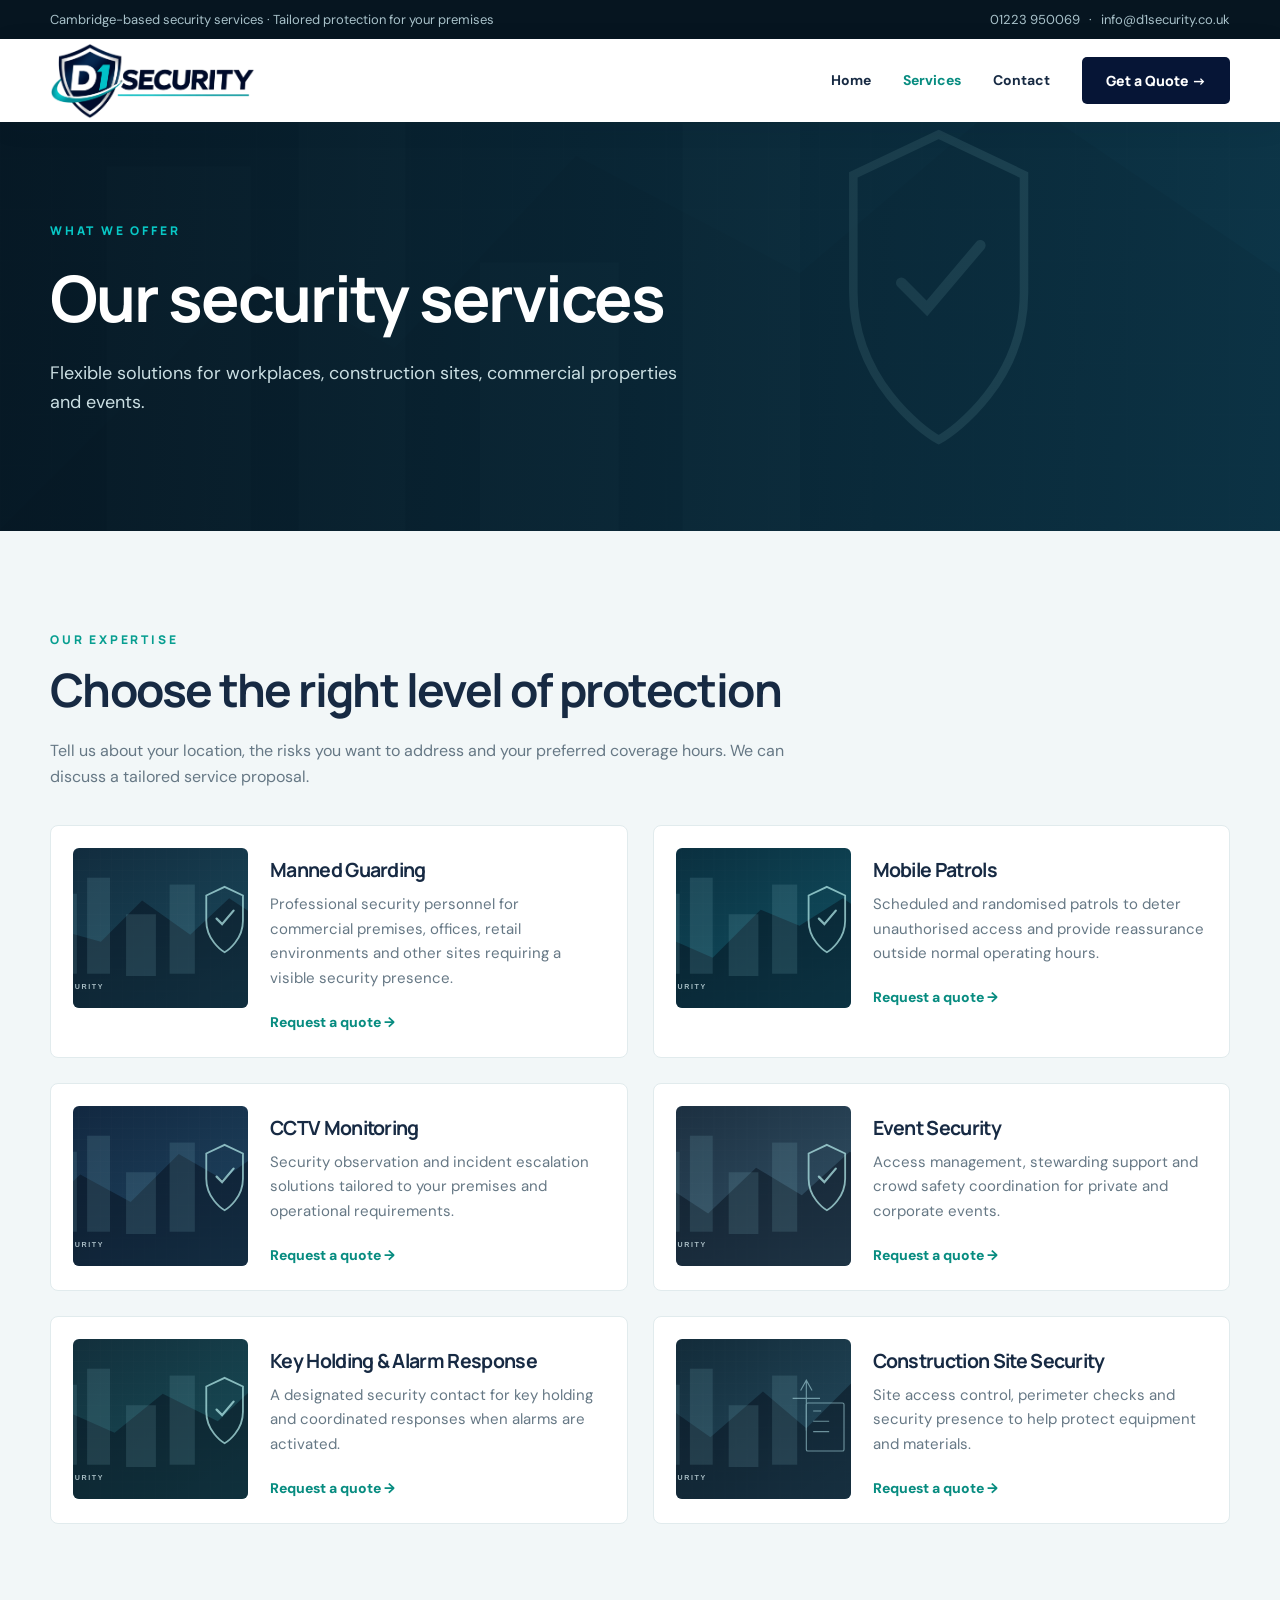
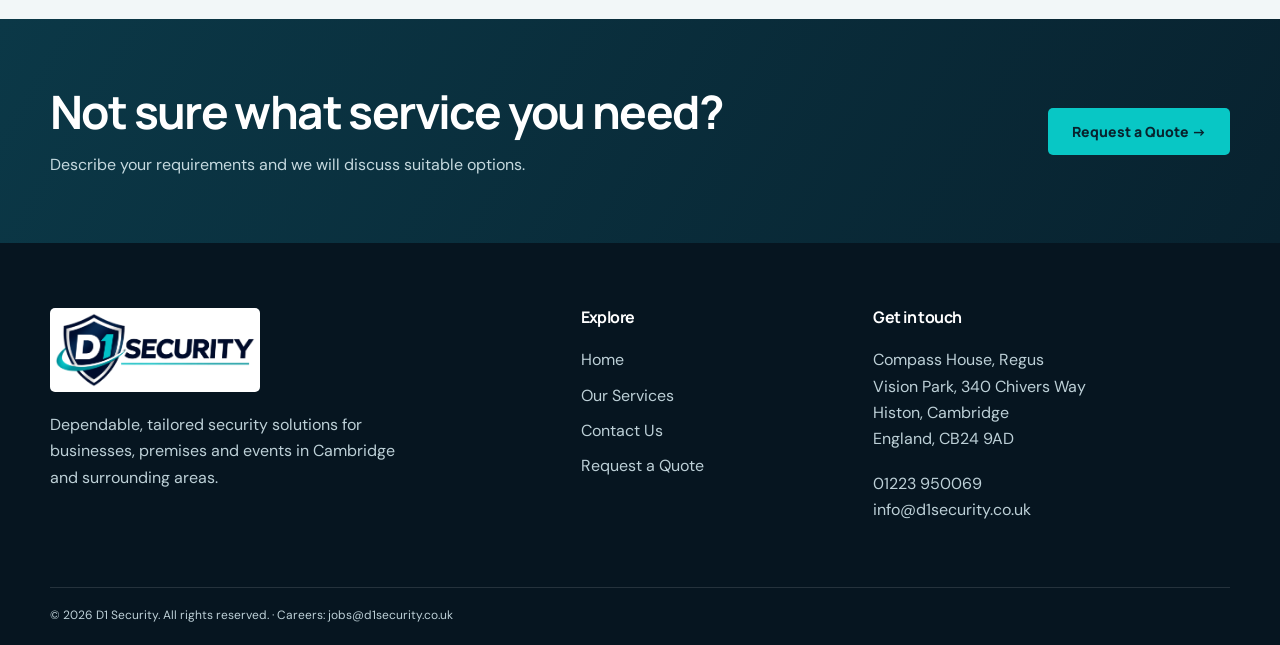
==== services/index.html @ 739dc6af "Add files via upload" ====
<!doctype html><html lang="en"><head><meta charset="utf-8"><meta name="viewport" content="width=device-width,initial-scale=1"><meta name="description" content="Explore D1 Security services: manned guarding, mobile patrols, CCTV monitoring, event security, key holding and construction site security."><meta name="theme-color" content="#071d2c"><link rel="icon" type="image/svg+xml" href="/images/favicon.svg"><link rel="stylesheet" href="/assets/css/style.css"><title>Security Services | D1 Security</title></head><body><div class="topbar"><div class="wrap"><span>Cambridge-based security services · Tailored protection for your premises</span><span><a href="tel:01223950069">01223 950069</a> &nbsp; · &nbsp; <a href="mailto:info@d1security.co.uk">info@d1security.co.uk</a></span></div></div><header><div class="wrap nav"><a class="brand" href="/" aria-label="D1 Security home"><img class="brand-logo" src="/images/d1-security-logo.png" alt="D1 Security"></a><button class="menu" aria-label="Toggle navigation" aria-expanded="false">☰</button><nav class="links"><a href="/" data-nav="home">Home</a><a href="/services" data-nav="services" class="active">Services</a><a href="/contact" data-nav="contact">Contact</a><a class="btn dark" href="/contact#quote">Get a Quote →</a></nav></div></header><main><section class="page-hero"><div class="wrap"><span class="eyebrow">What we offer</span><h1>Our security services</h1><p>Flexible solutions for workplaces, construction sites, commercial properties and events.</p></div></section><section class="soft"><div class="wrap"><div class="section-head"><span class="eyebrow">Our expertise</span><h2>Choose the right level of protection</h2><p>Tell us about your location, the risks you want to address and your preferred coverage hours. We can discuss a tailored service proposal.</p></div><div class="service-list"><article class="service-item"><img src="/images/manned-guarding.svg" alt="Manned Guarding illustration" loading="lazy"><div><h3>Manned Guarding</h3><p>Professional security personnel for commercial premises, offices, retail environments and other sites requiring a visible security presence.</p><a class="arrow" href="/contact#quote">Request a quote →</a></div></article><article class="service-item"><img src="/images/mobile-patrols.svg" alt="Mobile Patrols illustration" loading="lazy"><div><h3>Mobile Patrols</h3><p>Scheduled and randomised patrols to deter unauthorised access and provide reassurance outside normal operating hours.</p><a class="arrow" href="/contact#quote">Request a quote →</a></div></article><article class="service-item"><img src="/images/cctv.svg" alt="CCTV Monitoring illustration" loading="lazy"><div><h3>CCTV Monitoring</h3><p>Security observation and incident escalation solutions tailored to your premises and operational requirements.</p><a class="arrow" href="/contact#quote">Request a quote →</a></div></article><article class="service-item"><img src="/images/event-security.svg" alt="Event Security illustration" loading="lazy"><div><h3>Event Security</h3><p>Access management, stewarding support and crowd safety coordination for private and corporate events.</p><a class="arrow" href="/contact#quote">Request a quote →</a></div></article><article class="service-item"><img src="/images/keyholding.svg" alt="Key Holding & Alarm Response illustration" loading="lazy"><div><h3>Key Holding & Alarm Response</h3><p>A designated security contact for key holding and coordinated responses when alarms are activated.</p><a class="arrow" href="/contact#quote">Request a quote →</a></div></article><article class="service-item"><img src="/images/construction.svg" alt="Construction Site Security illustration" loading="lazy"><div><h3>Construction Site Security</h3><p>Site access control, perimeter checks and security presence to help protect equipment and materials.</p><a class="arrow" href="/contact#quote">Request a quote →</a></div></article></div></div></section><div class="cta"><div class="wrap"><div><h2>Not sure what service you need?</h2><p>Describe your requirements and we will discuss suitable options.</p></div><a class="btn" href="/contact#quote">Request a Quote →</a></div></div></main><footer><div class="wrap"><div class="footer-grid"><div><a class="brand" href="/" aria-label="D1 Security home"><img class="brand-logo" src="/images/d1-security-logo.png" alt="D1 Security"></a><p style="margin-top:20px;max-width:360px">Dependable, tailored security solutions for businesses, premises and events in Cambridge and surrounding areas.</p></div><div><h4>Explore</h4><div class="footer-links"><a href="/">Home</a><a href="/services">Our Services</a><a href="/contact">Contact Us</a><a href="/contact#quote">Request a Quote</a></div></div><div><h4>Get in touch</h4><p>Compass House, Regus<br>Vision Park, 340 Chivers Way<br>Histon, Cambridge<br>England, CB24 9AD</p><p><a href="tel:01223950069">01223 950069</a><br><a href="mailto:info@d1security.co.uk">info@d1security.co.uk</a></p></div></div><div class="bottom">© <span id="year"></span> D1 Security. All rights reserved. · <a href="mailto:jobs@d1security.co.uk">Careers: jobs@d1security.co.uk</a></div></div></footer><script src="/assets/js/main.js"></script><script>document.getElementById('year').textContent=new Date().getFullYear()</script></body></html>
---- assets/css/style.css ----
@import url('https://fonts.googleapis.com/css2?family=DM+Sans:wght@400;500;600;700&family=Manrope:wght@400;500;600;700;800&display=swap');
:root{--navy:#061536;--deep:#030d25;--mint:#08c7c5;--white:#fff;--text:#172a43;--muted:#667885;--light:#f2f7f8}*{box-sizing:border-box}html{scroll-behavior:smooth}body{margin:0;font-family:'DM Sans',Arial,sans-serif;color:var(--text);line-height:1.65}h1,h2,h3,h4{font-family:Manrope,Arial,sans-serif;line-height:1.2;letter-spacing:-.035em}h1{font-size:clamp(2.8rem,5.8vw,5.7rem);margin:16px 0 22px}h2{font-size:clamp(2rem,3.6vw,3.2rem);margin:10px 0 20px}h3{font-size:1.22rem;margin:10px 0}p{margin:0 0 18px}a{color:inherit;text-decoration:none}img{display:block;max-width:100%}.wrap{width:min(1180px,calc(100% - 48px));margin:auto}.topbar{background:#061520;color:#a9c2ca;font-size:13px}.topbar .wrap{display:flex;justify-content:space-between;gap:15px;padding:9px 0}.topbar a:hover{color:var(--mint)}header{background:#fff;position:sticky;top:0;z-index:20;box-shadow:0 5px 25px #071d2c12}.nav{height:83px;display:flex;align-items:center;justify-content:space-between;gap:20px}.brand{font:800 25px Manrope;color:var(--navy);letter-spacing:-1px;display:flex;align-items:center;gap:10px}.brand-mark{width:40px;height:40px;border:3px solid var(--mint);background:var(--navy);color:#fff;display:grid;place-items:center;clip-path:polygon(50% 0,100% 19%,100% 70%,50% 100%,0 70%,0 19%);font-size:15px}.brand em{font-style:normal;color:#179b8c}.links{display:flex;align-items:center;gap:32px;font-weight:700;font-size:14px}.links a:hover,.links a.active{color:#078c80}.btn{display:inline-flex;justify-content:center;align-items:center;padding:14px 24px;background:var(--mint);color:#08232d;border:0;border-radius:5px;font:800 14px Manrope;cursor:pointer;transition:.2s}.btn:hover{transform:translateY(-2px);background:#7debd9}.btn.dark{background:var(--navy);color:white}.btn.outline{background:transparent;border:1px solid #ffffff80;color:white}.btn.outline:hover{background:#ffffff20}.menu{display:none;background:none;border:0;font-size:27px}.hero{position:relative;min-height:650px;background:linear-gradient(90deg,#061824 0%,#061824eb 45%,#06182455 100%),url('../../images/hero.svg') center/cover;color:#fff;display:flex;align-items:center}.hero .wrap{padding:95px 0}.hero-content{max-width:770px}.eyebrow{font:800 12px Manrope;letter-spacing:2.8px;text-transform:uppercase;color:#079e90}.hero .eyebrow,.dark-section .eyebrow,.page-hero .eyebrow{color:var(--mint)}.hero p{max-width:630px;color:#c5d6dd;font-size:18px}.actions{display:flex;gap:12px;flex-wrap:wrap;margin-top:30px}.trust-strip{background:var(--navy);color:#d5e8eb}.trust-grid{display:grid;grid-template-columns:repeat(4,1fr);gap:20px;padding:24px 0}.trust-grid div{border-right:1px solid #ffffff30;padding:6px 20px;font-weight:700;font-size:14px}.trust-grid div:first-child{padding-left:0}.trust-grid div:last-child{border:0}.trust-grid span{color:var(--mint);margin-right:9px}section{padding:95px 0}.section-head{max-width:750px;margin-bottom:35px}.section-head p{color:var(--muted)}.grid{display:grid;grid-template-columns:repeat(3,1fr);gap:24px}.card{background:white;border:1px solid #e2ebee;border-radius:9px;overflow:hidden;box-shadow:0 10px 28px #081c2c08;transition:.2s}.card:hover{transform:translateY(-5px);box-shadow:0 15px 35px #081c2c18}.card img{width:100%;height:205px;object-fit:cover}.card-body{padding:24px}.card p{font-size:15px;color:var(--muted)}.arrow{font-size:14px;color:#078c80;font-weight:800}.soft{background:var(--light)}.split{display:grid;grid-template-columns:1fr 1fr;gap:65px;align-items:center}.split img{border-radius:10px;width:100%;min-height:400px;object-fit:cover}.checks{list-style:none;padding:0;margin:22px 0}.checks li{margin:11px 0}.checks li:before{content:'✓';color:#008d80;font-weight:900;margin-right:12px}.dark-section{background:var(--navy);color:white}.dark-section p{color:#b6cbd1}.cta{background:linear-gradient(120deg,#0b3847,#08222f);color:white;padding:65px 0}.cta .wrap{display:flex;justify-content:space-between;align-items:center;gap:30px}.cta h2{margin:0 0 12px}.cta p{margin:0;color:#c5d9df}.page-hero{background:linear-gradient(90deg,#061824ed,#0c3547d8),url('../../images/hero.svg') center/cover;color:white;padding:95px 0}.page-hero h1{font-size:clamp(2.7rem,5vw,4.5rem)}.page-hero p{max-width:660px;color:#cbdfe3;font-size:18px}.service-list{display:grid;grid-template-columns:repeat(2,1fr);gap:25px}.service-item{display:flex;gap:22px;background:#fff;border:1px solid #e1ebed;border-radius:8px;padding:22px}.service-item img{width:175px;height:160px;object-fit:cover;border-radius:6px}.service-item p{color:var(--muted);font-size:15px}.contact-layout{display:grid;grid-template-columns:1.1fr .9fr;gap:55px}.form-panel{background:#fff;padding:38px;border-radius:10px;box-shadow:0 15px 50px #091e2d10}.form-grid{display:grid;grid-template-columns:1fr 1fr;gap:17px}.field{margin-bottom:17px}label{display:block;font-weight:700;font-size:13px;margin-bottom:7px}input,select,textarea{width:100%;padding:13px 14px;border:1px solid #cfdde1;border-radius:5px;font:inherit;background:white;color:var(--navy)}input:focus,select:focus,textarea:focus{outline:2px solid #51d8c4;border-color:#51d8c4}textarea{resize:vertical;min-height:145px}.notice{font-size:12px;color:var(--muted)}.info-box{background:var(--navy);color:white;padding:35px;border-radius:9px;margin-bottom:20px}.info-box p{color:#b9d0d6}.info-box a{color:#74e6d5}.info-row{margin:23px 0}.info-row strong{display:block;color:#fff}.job-box{background:#e8f7f4;border-left:4px solid #1db49f;padding:25px;border-radius:5px}.job-box a{font-weight:800;color:#087f73}footer{background:#061520;color:#bdd0d7;padding:65px 0 20px}footer .footer-grid{display:grid;grid-template-columns:2fr 1fr 1.5fr;gap:55px}footer .brand{color:white}footer h4{color:white;margin:0 0 20px}footer a:hover{color:var(--mint)}footer .footer-links a{display:block;margin:9px 0}.bottom{border-top:1px solid #ffffff20;margin-top:45px;padding-top:18px;font-size:12px}.status{font-size:14px;margin:12px 0;color:#126e64}@media(max-width:900px){.grid{grid-template-columns:repeat(2,1fr)}.split,.contact-layout{grid-template-columns:1fr}.service-list{grid-template-columns:1fr}.trust-grid{grid-template-columns:repeat(2,1fr)}.trust-grid div:nth-child(2){border:0}}@media(max-width:650px){.wrap{width:min(100% - 32px,1180px)}.topbar .wrap{flex-direction:column;gap:0}.nav{height:70px}.menu{display:block}.links{display:none;position:absolute;top:70px;left:0;right:0;background:#fff;padding:22px;flex-direction:column;align-items:stretch;gap:15px;box-shadow:0 10px 15px #0002}.links.open{display:flex}.hero{min-height:600px}.hero .wrap{padding:75px 0}.hero p{font-size:16px}section{padding:65px 0}.grid,.form-grid{grid-template-columns:1fr}.trust-grid{gap:4px}.trust-grid div{padding:10px;font-size:12px}.service-item{display:block}.service-item img{width:100%;height:180px;margin-bottom:18px}.cta .wrap{display:block}.cta .btn{margin-top:22px}footer .footer-grid{grid-template-columns:1fr;gap:28px}.form-panel{padding:23px}}

/* D1 Security logo: consistent navy and turquoise identity */
.brand-logo{display:block;width:205px;max-width:100%;height:auto;object-fit:contain}.brand{flex-shrink:0}footer .brand-logo{background:#fff;border-radius:5px;padding:5px;width:210px}@media(max-width:600px){.brand-logo{width:170px}}
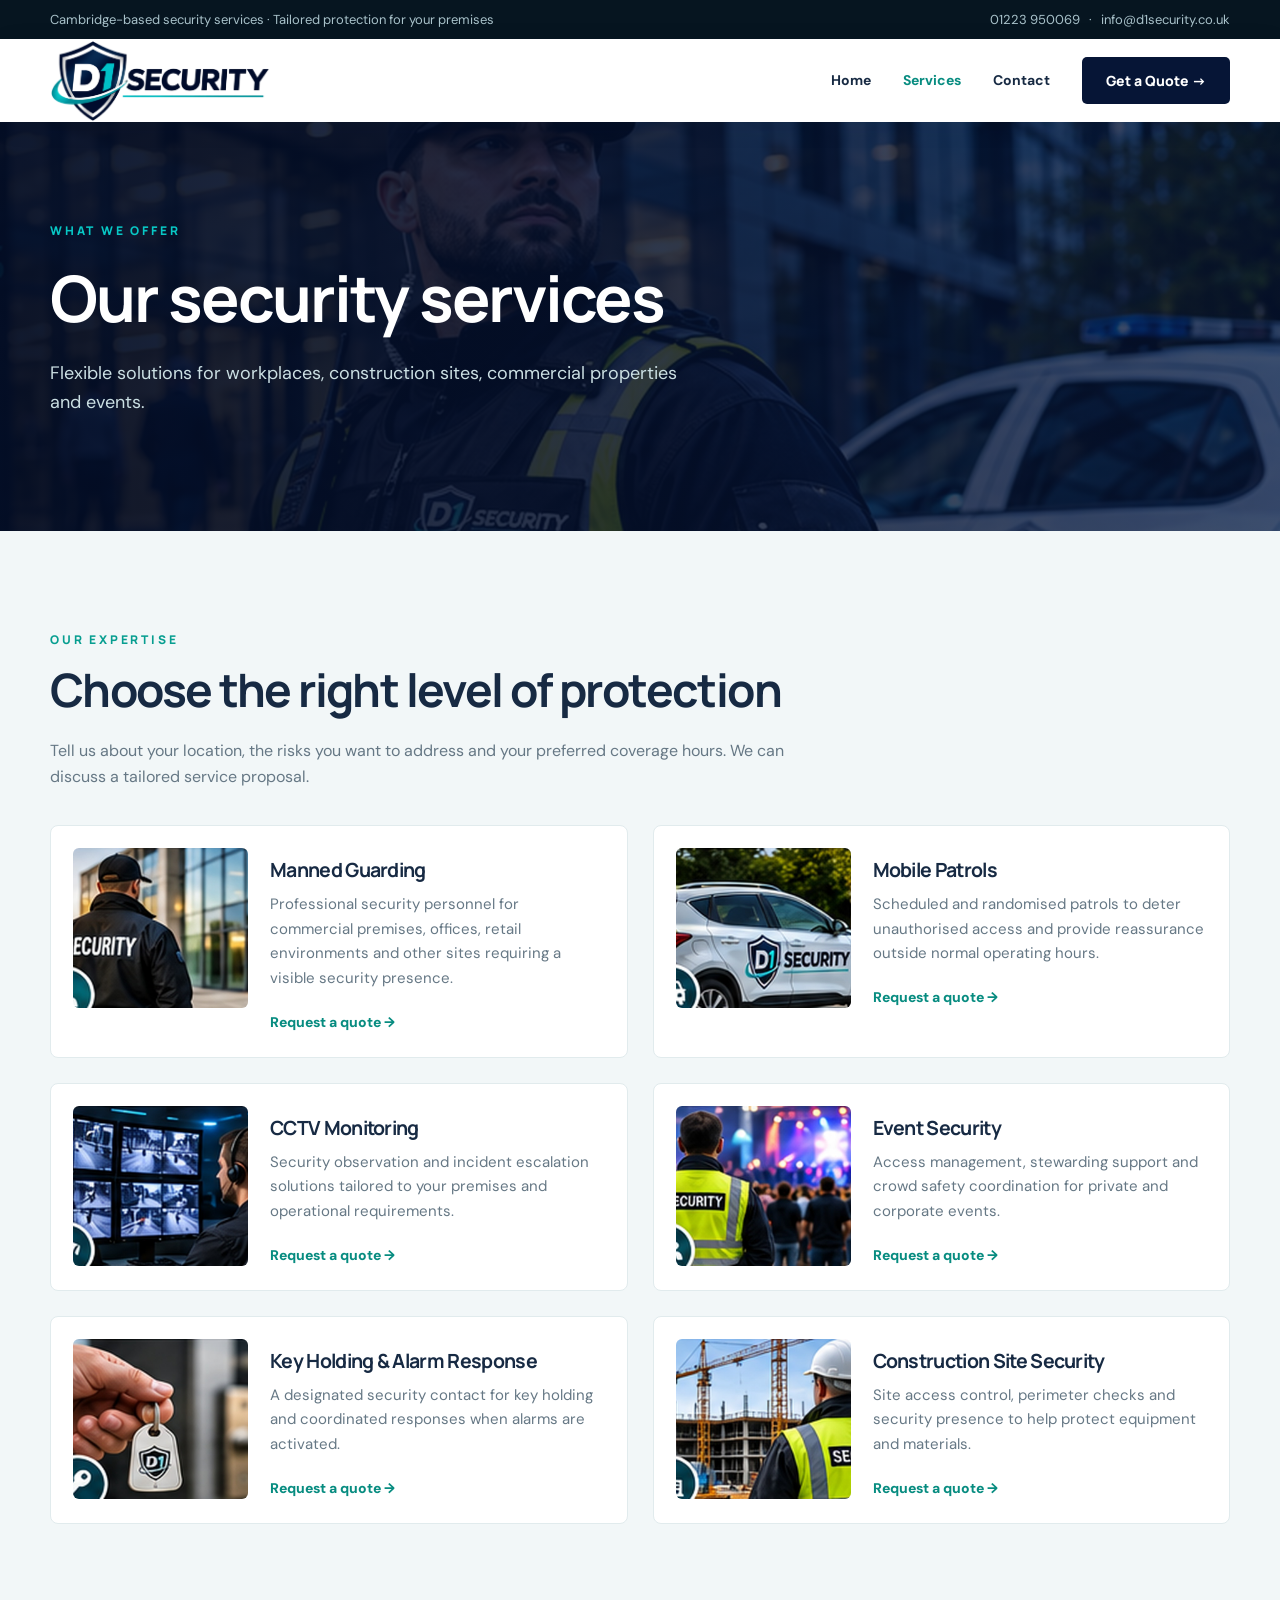
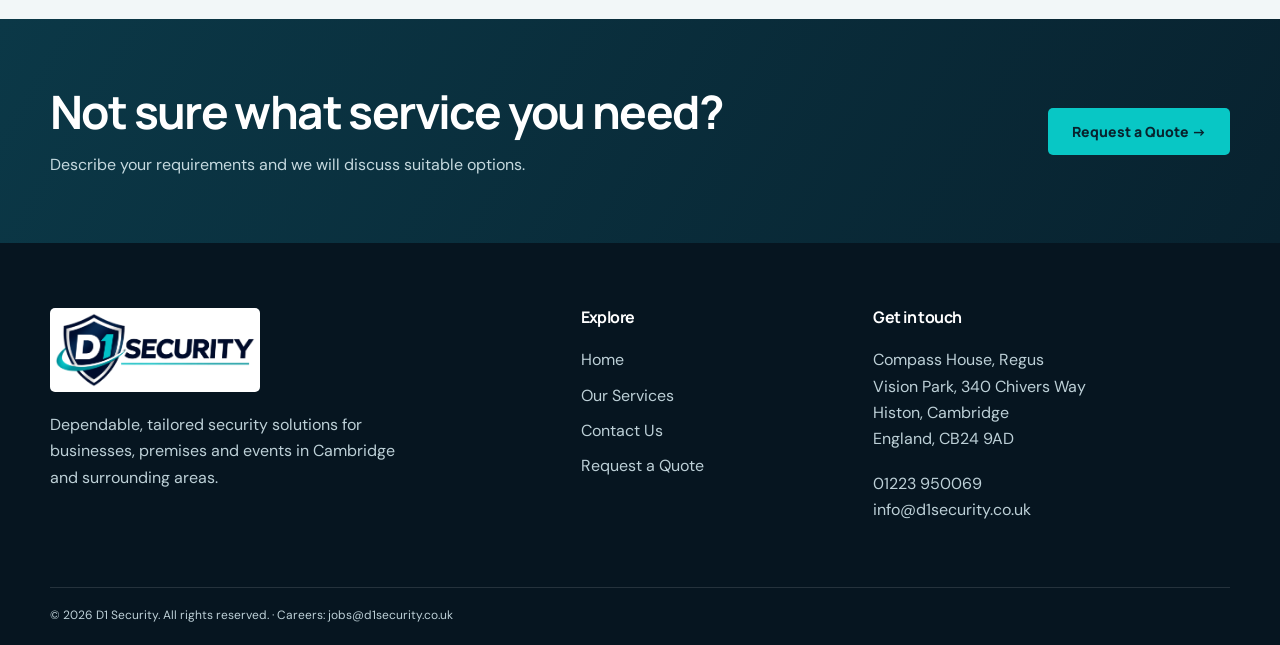
==== commit 84366a66: "Add files via upload" ====
--- a/services/index.html
+++ b/services/index.html
@@ -1 +1 @@
-<!doctype html><html lang="en"><head><meta charset="utf-8"><meta name="viewport" content="width=device-width,initial-scale=1"><meta name="description" content="Explore D1 Security services: manned guarding, mobile patrols, CCTV monitoring, event security, key holding and construction site security."><meta name="theme-color" content="#071d2c"><link rel="icon" type="image/svg+xml" href="/images/favicon.svg"><link rel="stylesheet" href="/assets/css/style.css"><title>Security Services | D1 Security</title></head><body><div class="topbar"><div class="wrap"><span>Cambridge-based security services · Tailored protection for your premises</span><span><a href="tel:01223950069">01223 950069</a> &nbsp; · &nbsp; <a href="mailto:info@d1security.co.uk">info@d1security.co.uk</a></span></div></div><header><div class="wrap nav"><a class="brand" href="/" aria-label="D1 Security home"><img class="brand-logo" src="/images/d1-security-logo.png" alt="D1 Security"></a><button class="menu" aria-label="Toggle navigation" aria-expanded="false">☰</button><nav class="links"><a href="/" data-nav="home">Home</a><a href="/services" data-nav="services" class="active">Services</a><a href="/contact" data-nav="contact">Contact</a><a class="btn dark" href="/contact#quote">Get a Quote →</a></nav></div></header><main><section class="page-hero"><div class="wrap"><span class="eyebrow">What we offer</span><h1>Our security services</h1><p>Flexible solutions for workplaces, construction sites, commercial properties and events.</p></div></section><section class="soft"><div class="wrap"><div class="section-head"><span class="eyebrow">Our expertise</span><h2>Choose the right level of protection</h2><p>Tell us about your location, the risks you want to address and your preferred coverage hours. We can discuss a tailored service proposal.</p></div><div class="service-list"><article class="service-item"><img src="/images/manned-guarding.svg" alt="Manned Guarding illustration" loading="lazy"><div><h3>Manned Guarding</h3><p>Professional security personnel for commercial premises, offices, retail environments and other sites requiring a visible security presence.</p><a class="arrow" href="/contact#quote">Request a quote →</a></div></article><article class="service-item"><img src="/images/mobile-patrols.svg" alt="Mobile Patrols illustration" loading="lazy"><div><h3>Mobile Patrols</h3><p>Scheduled and randomised patrols to deter unauthorised access and provide reassurance outside normal operating hours.</p><a class="arrow" href="/contact#quote">Request a quote →</a></div></article><article class="service-item"><img src="/images/cctv.svg" alt="CCTV Monitoring illustration" loading="lazy"><div><h3>CCTV Monitoring</h3><p>Security observation and incident escalation solutions tailored to your premises and operational requirements.</p><a class="arrow" href="/contact#quote">Request a quote →</a></div></article><article class="service-item"><img src="/images/event-security.svg" alt="Event Security illustration" loading="lazy"><div><h3>Event Security</h3><p>Access management, stewarding support and crowd safety coordination for private and corporate events.</p><a class="arrow" href="/contact#quote">Request a quote →</a></div></article><article class="service-item"><img src="/images/keyholding.svg" alt="Key Holding & Alarm Response illustration" loading="lazy"><div><h3>Key Holding & Alarm Response</h3><p>A designated security contact for key holding and coordinated responses when alarms are activated.</p><a class="arrow" href="/contact#quote">Request a quote →</a></div></article><article class="service-item"><img src="/images/construction.svg" alt="Construction Site Security illustration" loading="lazy"><div><h3>Construction Site Security</h3><p>Site access control, perimeter checks and security presence to help protect equipment and materials.</p><a class="arrow" href="/contact#quote">Request a quote →</a></div></article></div></div></section><div class="cta"><div class="wrap"><div><h2>Not sure what service you need?</h2><p>Describe your requirements and we will discuss suitable options.</p></div><a class="btn" href="/contact#quote">Request a Quote →</a></div></div></main><footer><div class="wrap"><div class="footer-grid"><div><a class="brand" href="/" aria-label="D1 Security home"><img class="brand-logo" src="/images/d1-security-logo.png" alt="D1 Security"></a><p style="margin-top:20px;max-width:360px">Dependable, tailored security solutions for businesses, premises and events in Cambridge and surrounding areas.</p></div><div><h4>Explore</h4><div class="footer-links"><a href="/">Home</a><a href="/services">Our Services</a><a href="/contact">Contact Us</a><a href="/contact#quote">Request a Quote</a></div></div><div><h4>Get in touch</h4><p>Compass House, Regus<br>Vision Park, 340 Chivers Way<br>Histon, Cambridge<br>England, CB24 9AD</p><p><a href="tel:01223950069">01223 950069</a><br><a href="mailto:info@d1security.co.uk">info@d1security.co.uk</a></p></div></div><div class="bottom">© <span id="year"></span> D1 Security. All rights reserved. · <a href="mailto:jobs@d1security.co.uk">Careers: jobs@d1security.co.uk</a></div></div></footer><script src="/assets/js/main.js"></script><script>document.getElementById('year').textContent=new Date().getFullYear()</script></body></html>+<!doctype html><html lang="en"><head><meta charset="utf-8"><meta name="viewport" content="width=device-width,initial-scale=1"><meta name="description" content="Explore D1 Security services: manned guarding, mobile patrols, CCTV monitoring, event security, key holding and construction site security."><meta name="theme-color" content="#071d2c"><link rel="icon" type="image/svg+xml" href="/images/favicon.svg"><link rel="stylesheet" href="/assets/css/style.css"><title>Security Services | D1 Security</title></head><body><div class="topbar"><div class="wrap"><span>Cambridge-based security services · Tailored protection for your premises</span><span><a href="tel:01223950069">01223 950069</a> &nbsp; · &nbsp; <a href="mailto:info@d1security.co.uk">info@d1security.co.uk</a></span></div></div><header><div class="wrap nav"><a class="brand" href="/" aria-label="D1 Security home"><img class="brand-logo" src="/images/d1-security-logo.png" alt="D1 Security"></a><button class="menu" aria-label="Toggle navigation" aria-expanded="false">☰</button><nav class="links"><a href="/" data-nav="home">Home</a><a href="/services" data-nav="services" class="active">Services</a><a href="/contact" data-nav="contact">Contact</a><a class="btn dark" href="/contact#quote">Get a Quote →</a></nav></div></header><main><section class="page-hero"><div class="wrap"><span class="eyebrow">What we offer</span><h1>Our security services</h1><p>Flexible solutions for workplaces, construction sites, commercial properties and events.</p></div></section><section class="soft"><div class="wrap"><div class="section-head"><span class="eyebrow">Our expertise</span><h2>Choose the right level of protection</h2><p>Tell us about your location, the risks you want to address and your preferred coverage hours. We can discuss a tailored service proposal.</p></div><div class="service-list"><article class="service-item"><img src="/images/manned-guarding.jpg" alt="Manned Guarding illustration" loading="lazy"><div><h3>Manned Guarding</h3><p>Professional security personnel for commercial premises, offices, retail environments and other sites requiring a visible security presence.</p><a class="arrow" href="/contact#quote">Request a quote →</a></div></article><article class="service-item"><img src="/images/mobile-patrols.jpg" alt="Mobile Patrols illustration" loading="lazy"><div><h3>Mobile Patrols</h3><p>Scheduled and randomised patrols to deter unauthorised access and provide reassurance outside normal operating hours.</p><a class="arrow" href="/contact#quote">Request a quote →</a></div></article><article class="service-item"><img src="/images/cctv.jpg" alt="CCTV Monitoring illustration" loading="lazy"><div><h3>CCTV Monitoring</h3><p>Security observation and incident escalation solutions tailored to your premises and operational requirements.</p><a class="arrow" href="/contact#quote">Request a quote →</a></div></article><article class="service-item"><img src="/images/event-security.jpg" alt="Event Security illustration" loading="lazy"><div><h3>Event Security</h3><p>Access management, stewarding support and crowd safety coordination for private and corporate events.</p><a class="arrow" href="/contact#quote">Request a quote →</a></div></article><article class="service-item"><img src="/images/keyholding.jpg" alt="Key Holding & Alarm Response illustration" loading="lazy"><div><h3>Key Holding & Alarm Response</h3><p>A designated security contact for key holding and coordinated responses when alarms are activated.</p><a class="arrow" href="/contact#quote">Request a quote →</a></div></article><article class="service-item"><img src="/images/construction.jpg" alt="Construction Site Security illustration" loading="lazy"><div><h3>Construction Site Security</h3><p>Site access control, perimeter checks and security presence to help protect equipment and materials.</p><a class="arrow" href="/contact#quote">Request a quote →</a></div></article></div></div></section><div class="cta"><div class="wrap"><div><h2>Not sure what service you need?</h2><p>Describe your requirements and we will discuss suitable options.</p></div><a class="btn" href="/contact#quote">Request a Quote →</a></div></div></main><footer><div class="wrap"><div class="footer-grid"><div><a class="brand" href="/" aria-label="D1 Security home"><img class="brand-logo" src="/images/d1-security-logo.png" alt="D1 Security"></a><p style="margin-top:20px;max-width:360px">Dependable, tailored security solutions for businesses, premises and events in Cambridge and surrounding areas.</p></div><div><h4>Explore</h4><div class="footer-links"><a href="/">Home</a><a href="/services">Our Services</a><a href="/contact">Contact Us</a><a href="/contact#quote">Request a Quote</a></div></div><div><h4>Get in touch</h4><p>Compass House, Regus<br>Vision Park, 340 Chivers Way<br>Histon, Cambridge<br>England, CB24 9AD</p><p><a href="tel:01223950069">01223 950069</a><br><a href="mailto:info@d1security.co.uk">info@d1security.co.uk</a></p></div></div><div class="bottom">© <span id="year"></span> D1 Security. All rights reserved. · <a href="mailto:jobs@d1security.co.uk">Careers: jobs@d1security.co.uk</a></div></div></footer><script src="/assets/js/main.js"></script><script>document.getElementById('year').textContent=new Date().getFullYear()</script></body></html>
--- a/assets/css/style.css
+++ b/assets/css/style.css
@@ -1,5 +1,13 @@
 @import url('https://fonts.googleapis.com/css2?family=DM+Sans:wght@400;500;600;700&family=Manrope:wght@400;500;600;700;800&display=swap');
-:root{--navy:#061536;--deep:#030d25;--mint:#08c7c5;--white:#fff;--text:#172a43;--muted:#667885;--light:#f2f7f8}*{box-sizing:border-box}html{scroll-behavior:smooth}body{margin:0;font-family:'DM Sans',Arial,sans-serif;color:var(--text);line-height:1.65}h1,h2,h3,h4{font-family:Manrope,Arial,sans-serif;line-height:1.2;letter-spacing:-.035em}h1{font-size:clamp(2.8rem,5.8vw,5.7rem);margin:16px 0 22px}h2{font-size:clamp(2rem,3.6vw,3.2rem);margin:10px 0 20px}h3{font-size:1.22rem;margin:10px 0}p{margin:0 0 18px}a{color:inherit;text-decoration:none}img{display:block;max-width:100%}.wrap{width:min(1180px,calc(100% - 48px));margin:auto}.topbar{background:#061520;color:#a9c2ca;font-size:13px}.topbar .wrap{display:flex;justify-content:space-between;gap:15px;padding:9px 0}.topbar a:hover{color:var(--mint)}header{background:#fff;position:sticky;top:0;z-index:20;box-shadow:0 5px 25px #071d2c12}.nav{height:83px;display:flex;align-items:center;justify-content:space-between;gap:20px}.brand{font:800 25px Manrope;color:var(--navy);letter-spacing:-1px;display:flex;align-items:center;gap:10px}.brand-mark{width:40px;height:40px;border:3px solid var(--mint);background:var(--navy);color:#fff;display:grid;place-items:center;clip-path:polygon(50% 0,100% 19%,100% 70%,50% 100%,0 70%,0 19%);font-size:15px}.brand em{font-style:normal;color:#179b8c}.links{display:flex;align-items:center;gap:32px;font-weight:700;font-size:14px}.links a:hover,.links a.active{color:#078c80}.btn{display:inline-flex;justify-content:center;align-items:center;padding:14px 24px;background:var(--mint);color:#08232d;border:0;border-radius:5px;font:800 14px Manrope;cursor:pointer;transition:.2s}.btn:hover{transform:translateY(-2px);background:#7debd9}.btn.dark{background:var(--navy);color:white}.btn.outline{background:transparent;border:1px solid #ffffff80;color:white}.btn.outline:hover{background:#ffffff20}.menu{display:none;background:none;border:0;font-size:27px}.hero{position:relative;min-height:650px;background:linear-gradient(90deg,#061824 0%,#061824eb 45%,#06182455 100%),url('../../images/hero.svg') center/cover;color:#fff;display:flex;align-items:center}.hero .wrap{padding:95px 0}.hero-content{max-width:770px}.eyebrow{font:800 12px Manrope;letter-spacing:2.8px;text-transform:uppercase;color:#079e90}.hero .eyebrow,.dark-section .eyebrow,.page-hero .eyebrow{color:var(--mint)}.hero p{max-width:630px;color:#c5d6dd;font-size:18px}.actions{display:flex;gap:12px;flex-wrap:wrap;margin-top:30px}.trust-strip{background:var(--navy);color:#d5e8eb}.trust-grid{display:grid;grid-template-columns:repeat(4,1fr);gap:20px;padding:24px 0}.trust-grid div{border-right:1px solid #ffffff30;padding:6px 20px;font-weight:700;font-size:14px}.trust-grid div:first-child{padding-left:0}.trust-grid div:last-child{border:0}.trust-grid span{color:var(--mint);margin-right:9px}section{padding:95px 0}.section-head{max-width:750px;margin-bottom:35px}.section-head p{color:var(--muted)}.grid{display:grid;grid-template-columns:repeat(3,1fr);gap:24px}.card{background:white;border:1px solid #e2ebee;border-radius:9px;overflow:hidden;box-shadow:0 10px 28px #081c2c08;transition:.2s}.card:hover{transform:translateY(-5px);box-shadow:0 15px 35px #081c2c18}.card img{width:100%;height:205px;object-fit:cover}.card-body{padding:24px}.card p{font-size:15px;color:var(--muted)}.arrow{font-size:14px;color:#078c80;font-weight:800}.soft{background:var(--light)}.split{display:grid;grid-template-columns:1fr 1fr;gap:65px;align-items:center}.split img{border-radius:10px;width:100%;min-height:400px;object-fit:cover}.checks{list-style:none;padding:0;margin:22px 0}.checks li{margin:11px 0}.checks li:before{content:'✓';color:#008d80;font-weight:900;margin-right:12px}.dark-section{background:var(--navy);color:white}.dark-section p{color:#b6cbd1}.cta{background:linear-gradient(120deg,#0b3847,#08222f);color:white;padding:65px 0}.cta .wrap{display:flex;justify-content:space-between;align-items:center;gap:30px}.cta h2{margin:0 0 12px}.cta p{margin:0;color:#c5d9df}.page-hero{background:linear-gradient(90deg,#061824ed,#0c3547d8),url('../../images/hero.svg') center/cover;color:white;padding:95px 0}.page-hero h1{font-size:clamp(2.7rem,5vw,4.5rem)}.page-hero p{max-width:660px;color:#cbdfe3;font-size:18px}.service-list{display:grid;grid-template-columns:repeat(2,1fr);gap:25px}.service-item{display:flex;gap:22px;background:#fff;border:1px solid #e1ebed;border-radius:8px;padding:22px}.service-item img{width:175px;height:160px;object-fit:cover;border-radius:6px}.service-item p{color:var(--muted);font-size:15px}.contact-layout{display:grid;grid-template-columns:1.1fr .9fr;gap:55px}.form-panel{background:#fff;padding:38px;border-radius:10px;box-shadow:0 15px 50px #091e2d10}.form-grid{display:grid;grid-template-columns:1fr 1fr;gap:17px}.field{margin-bottom:17px}label{display:block;font-weight:700;font-size:13px;margin-bottom:7px}input,select,textarea{width:100%;padding:13px 14px;border:1px solid #cfdde1;border-radius:5px;font:inherit;background:white;color:var(--navy)}input:focus,select:focus,textarea:focus{outline:2px solid #51d8c4;border-color:#51d8c4}textarea{resize:vertical;min-height:145px}.notice{font-size:12px;color:var(--muted)}.info-box{background:var(--navy);color:white;padding:35px;border-radius:9px;margin-bottom:20px}.info-box p{color:#b9d0d6}.info-box a{color:#74e6d5}.info-row{margin:23px 0}.info-row strong{display:block;color:#fff}.job-box{background:#e8f7f4;border-left:4px solid #1db49f;padding:25px;border-radius:5px}.job-box a{font-weight:800;color:#087f73}footer{background:#061520;color:#bdd0d7;padding:65px 0 20px}footer .footer-grid{display:grid;grid-template-columns:2fr 1fr 1.5fr;gap:55px}footer .brand{color:white}footer h4{color:white;margin:0 0 20px}footer a:hover{color:var(--mint)}footer .footer-links a{display:block;margin:9px 0}.bottom{border-top:1px solid #ffffff20;margin-top:45px;padding-top:18px;font-size:12px}.status{font-size:14px;margin:12px 0;color:#126e64}@media(max-width:900px){.grid{grid-template-columns:repeat(2,1fr)}.split,.contact-layout{grid-template-columns:1fr}.service-list{grid-template-columns:1fr}.trust-grid{grid-template-columns:repeat(2,1fr)}.trust-grid div:nth-child(2){border:0}}@media(max-width:650px){.wrap{width:min(100% - 32px,1180px)}.topbar .wrap{flex-direction:column;gap:0}.nav{height:70px}.menu{display:block}.links{display:none;position:absolute;top:70px;left:0;right:0;background:#fff;padding:22px;flex-direction:column;align-items:stretch;gap:15px;box-shadow:0 10px 15px #0002}.links.open{display:flex}.hero{min-height:600px}.hero .wrap{padding:75px 0}.hero p{font-size:16px}section{padding:65px 0}.grid,.form-grid{grid-template-columns:1fr}.trust-grid{gap:4px}.trust-grid div{padding:10px;font-size:12px}.service-item{display:block}.service-item img{width:100%;height:180px;margin-bottom:18px}.cta .wrap{display:block}.cta .btn{margin-top:22px}footer .footer-grid{grid-template-columns:1fr;gap:28px}.form-panel{padding:23px}}
+:root{--navy:#061536;--deep:#030d25;--mint:#08c7c5;--white:#fff;--text:#172a43;--muted:#667885;--light:#f2f7f8}*{box-sizing:border-box}html{scroll-behavior:smooth}body{margin:0;font-family:'DM Sans',Arial,sans-serif;color:var(--text);line-height:1.65}h1,h2,h3,h4{font-family:Manrope,Arial,sans-serif;line-height:1.2;letter-spacing:-.035em}h1{font-size:clamp(2.8rem,5.8vw,5.7rem);margin:16px 0 22px}h2{font-size:clamp(2rem,3.6vw,3.2rem);margin:10px 0 20px}h3{font-size:1.22rem;margin:10px 0}p{margin:0 0 18px}a{color:inherit;text-decoration:none}img{display:block;max-width:100%}.wrap{width:min(1180px,calc(100% - 48px));margin:auto}.topbar{background:#061520;color:#a9c2ca;font-size:13px}.topbar .wrap{display:flex;justify-content:space-between;gap:15px;padding:9px 0}.topbar a:hover{color:var(--mint)}header{background:#fff;position:sticky;top:0;z-index:20;box-shadow:0 5px 25px #071d2c12}.nav{height:83px;display:flex;align-items:center;justify-content:space-between;gap:20px}.brand{font:800 25px Manrope;color:var(--navy);letter-spacing:-1px;display:flex;align-items:center;gap:10px}.brand-mark{width:40px;height:40px;border:3px solid var(--mint);background:var(--navy);color:#fff;display:grid;place-items:center;clip-path:polygon(50% 0,100% 19%,100% 70%,50% 100%,0 70%,0 19%);font-size:15px}.brand em{font-style:normal;color:#179b8c}.links{display:flex;align-items:center;gap:32px;font-weight:700;font-size:14px}.links a:hover,.links a.active{color:#078c80}.btn{display:inline-flex;justify-content:center;align-items:center;padding:14px 24px;background:var(--mint);color:#08232d;border:0;border-radius:5px;font:800 14px Manrope;cursor:pointer;transition:.2s}.btn:hover{transform:translateY(-2px);background:#7debd9}.btn.dark{background:var(--navy);color:white}.btn.outline{background:transparent;border:1px solid #ffffff80;color:white}.btn.outline:hover{background:#ffffff20}.menu{display:none;background:none;border:0;font-size:27px}.hero{position:relative;min-height:650px;background:linear-gradient(90deg,#061824 0%,#061824eb 45%,#06182455 100%),url('../../images/hero-security.jpg') center/cover;color:#fff;display:flex;align-items:center}.hero .wrap{padding:95px 0}.hero-content{max-width:770px}.eyebrow{font:800 12px Manrope;letter-spacing:2.8px;text-transform:uppercase;color:#079e90}.hero .eyebrow,.dark-section .eyebrow,.page-hero .eyebrow{color:var(--mint)}.hero p{max-width:630px;color:#c5d6dd;font-size:18px}.actions{display:flex;gap:12px;flex-wrap:wrap;margin-top:30px}.trust-strip{background:var(--navy);color:#d5e8eb}.trust-grid{display:grid;grid-template-columns:repeat(4,1fr);gap:20px;padding:24px 0}.trust-grid div{border-right:1px solid #ffffff30;padding:6px 20px;font-weight:700;font-size:14px}.trust-grid div:first-child{padding-left:0}.trust-grid div:last-child{border:0}.trust-grid span{color:var(--mint);margin-right:9px}section{padding:95px 0}.section-head{max-width:750px;margin-bottom:35px}.section-head p{color:var(--muted)}.grid{display:grid;grid-template-columns:repeat(3,1fr);gap:24px}.card{background:white;border:1px solid #e2ebee;border-radius:9px;overflow:hidden;box-shadow:0 10px 28px #081c2c08;transition:.2s}.card:hover{transform:translateY(-5px);box-shadow:0 15px 35px #081c2c18}.card img{width:100%;height:205px;object-fit:cover}.card-body{padding:24px}.card p{font-size:15px;color:var(--muted)}.arrow{font-size:14px;color:#078c80;font-weight:800}.soft{background:var(--light)}.split{display:grid;grid-template-columns:1fr 1fr;gap:65px;align-items:center}.split img{border-radius:10px;width:100%;min-height:400px;object-fit:cover}.checks{list-style:none;padding:0;margin:22px 0}.checks li{margin:11px 0}.checks li:before{content:'✓';color:#008d80;font-weight:900;margin-right:12px}.dark-section{background:var(--navy);color:white}.dark-section p{color:#b6cbd1}.cta{background:linear-gradient(120deg,#0b3847,#08222f);color:white;padding:65px 0}.cta .wrap{display:flex;justify-content:space-between;align-items:center;gap:30px}.cta h2{margin:0 0 12px}.cta p{margin:0;color:#c5d9df}.page-hero{background:linear-gradient(90deg,#061824ed,#0c3547d8),url('../../images/hero-security.jpg') center/cover;color:white;padding:95px 0}.page-hero h1{font-size:clamp(2.7rem,5vw,4.5rem)}.page-hero p{max-width:660px;color:#cbdfe3;font-size:18px}.service-list{display:grid;grid-template-columns:repeat(2,1fr);gap:25px}.service-item{display:flex;gap:22px;background:#fff;border:1px solid #e1ebed;border-radius:8px;padding:22px}.service-item img{width:175px;height:160px;object-fit:cover;border-radius:6px}.service-item p{color:var(--muted);font-size:15px}.contact-layout{display:grid;grid-template-columns:1.1fr .9fr;gap:55px}.form-panel{background:#fff;padding:38px;border-radius:10px;box-shadow:0 15px 50px #091e2d10}.form-grid{display:grid;grid-template-columns:1fr 1fr;gap:17px}.field{margin-bottom:17px}label{display:block;font-weight:700;font-size:13px;margin-bottom:7px}input,select,textarea{width:100%;padding:13px 14px;border:1px solid #cfdde1;border-radius:5px;font:inherit;background:white;color:var(--navy)}input:focus,select:focus,textarea:focus{outline:2px solid #51d8c4;border-color:#51d8c4}textarea{resize:vertical;min-height:145px}.notice{font-size:12px;color:var(--muted)}.info-box{background:var(--navy);color:white;padding:35px;border-radius:9px;margin-bottom:20px}.info-box p{color:#b9d0d6}.info-box a{color:#74e6d5}.info-row{margin:23px 0}.info-row strong{display:block;color:#fff}.job-box{background:#e8f7f4;border-left:4px solid #1db49f;padding:25px;border-radius:5px}.job-box a{font-weight:800;color:#087f73}footer{background:#061520;color:#bdd0d7;padding:65px 0 20px}footer .footer-grid{display:grid;grid-template-columns:2fr 1fr 1.5fr;gap:55px}footer .brand{color:white}footer h4{color:white;margin:0 0 20px}footer a:hover{color:var(--mint)}footer .footer-links a{display:block;margin:9px 0}.bottom{border-top:1px solid #ffffff20;margin-top:45px;padding-top:18px;font-size:12px}.status{font-size:14px;margin:12px 0;color:#126e64}@media(max-width:900px){.grid{grid-template-columns:repeat(2,1fr)}.split,.contact-layout{grid-template-columns:1fr}.service-list{grid-template-columns:1fr}.trust-grid{grid-template-columns:repeat(2,1fr)}.trust-grid div:nth-child(2){border:0}}@media(max-width:650px){.wrap{width:min(100% - 32px,1180px)}.topbar .wrap{flex-direction:column;gap:0}.nav{height:70px}.menu{display:block}.links{display:none;position:absolute;top:70px;left:0;right:0;background:#fff;padding:22px;flex-direction:column;align-items:stretch;gap:15px;box-shadow:0 10px 15px #0002}.links.open{display:flex}.hero{min-height:600px}.hero .wrap{padding:75px 0}.hero p{font-size:16px}section{padding:65px 0}.grid,.form-grid{grid-template-columns:1fr}.trust-grid{gap:4px}.trust-grid div{padding:10px;font-size:12px}.service-item{display:block}.service-item img{width:100%;height:180px;margin-bottom:18px}.cta .wrap{display:block}.cta .btn{margin-top:22px}footer .footer-grid{grid-template-columns:1fr;gap:28px}.form-panel{padding:23px}}
 
 /* D1 Security logo: consistent navy and turquoise identity */
 .brand-logo{display:block;width:205px;max-width:100%;height:auto;object-fit:contain}.brand{flex-shrink:0}footer .brand-logo{background:#fff;border-radius:5px;padding:5px;width:210px}@media(max-width:600px){.brand-logo{width:170px}}
+
+/* Photographic brand refresh */
+.hero{background:linear-gradient(90deg,#030d25 0%,#061536f5 31%,#061536a8 59%,#06153625 100%),url('../../images/hero-security.jpg') center right/cover no-repeat}
+.page-hero{background:linear-gradient(90deg,#030d25f2,#061536b8),url('../../images/hero-security.jpg') center/cover no-repeat}
+.card img,.service-item img{background:#061536;object-fit:cover}
+.card img{height:225px}.card{border-radius:14px}.card-body{padding:26px}
+.brand-logo{width:220px}.hero h1{max-width:760px;text-shadow:0 2px 18px #0006}
+@media(max-width:650px){.hero{background-position:62% center}.hero h1{font-size:clamp(2.5rem,10vw,4rem)}}
